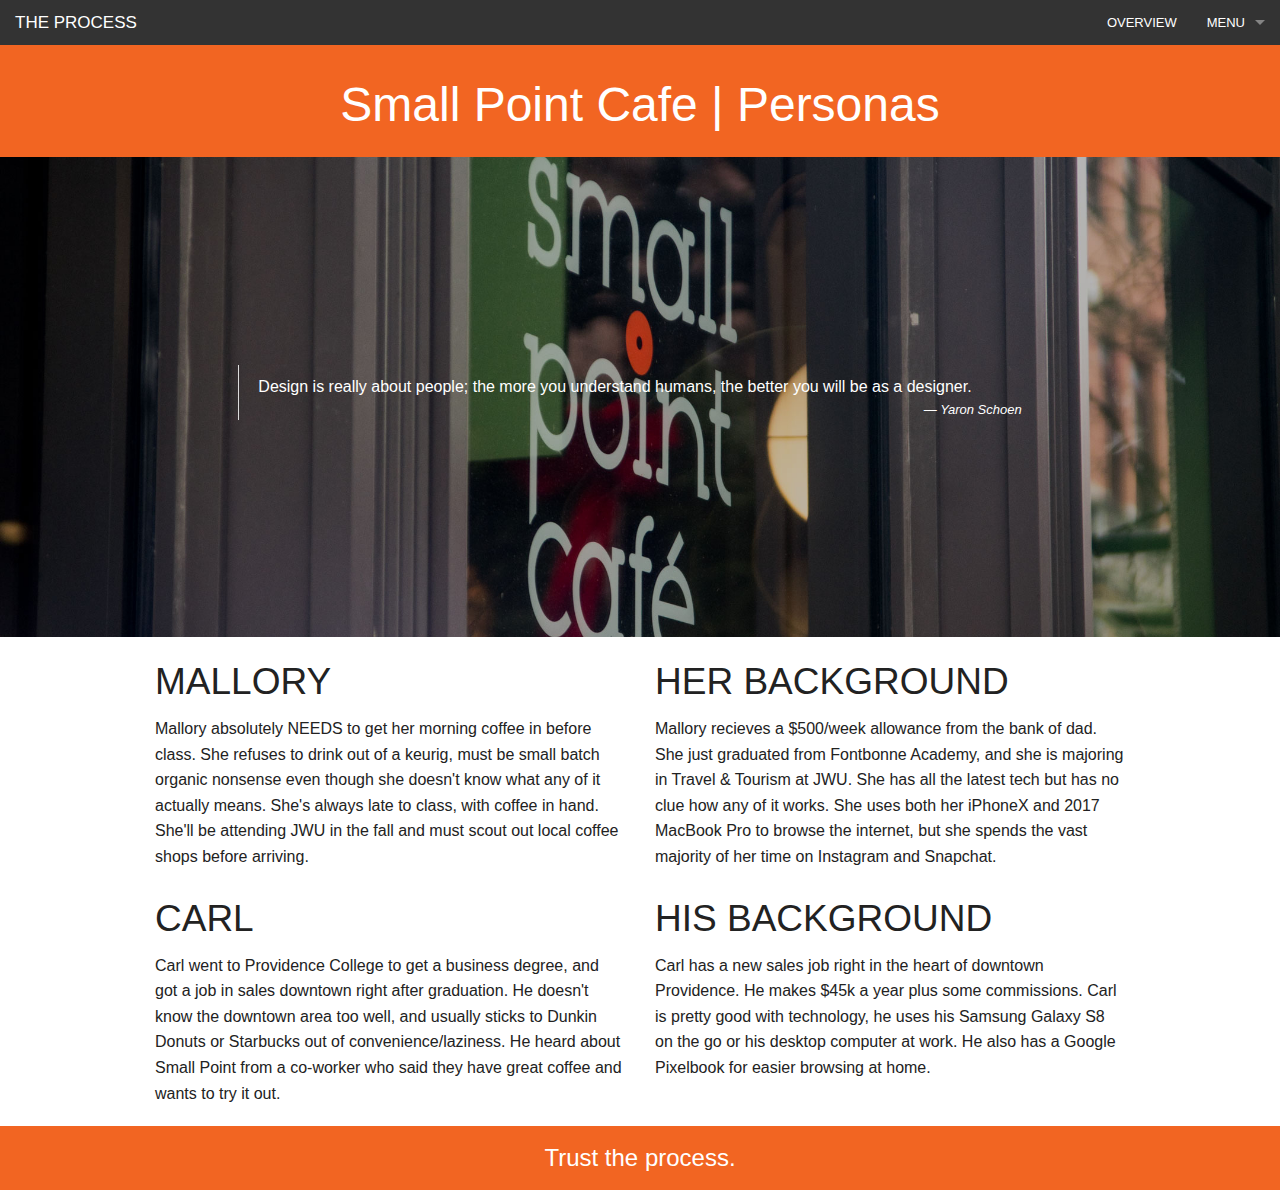
==== personas.html @ a280f2f0 "Initial commit" ====
<!doctype html>
<html class="no-js" lang="en">
  <head>

    <meta charset="utf-8" />

    <meta name="viewport" content="width=device-width, initial-scale=1.0" />

    <title>SPC The Personas</title>

    <meta name="author" content="benjregan">

    <meta name="description" content="">

    <link href='https://fonts.googleapis.com/css?family=Raleway:400,100,200,300,600,500' rel='stylesheet' type='text/css'>


    <link rel="stylesheet" href="css/normalize.css" />
    <link rel="stylesheet" href="css/foundation.css" />
    <link href="css/font-awesome.css" rel="stylesheet">
    <link href="css/app.css" rel="stylesheet">

    <script src="js/vendor/modernizr.js"></script>
  </head>
  <body>

    <!-- NAVIGATION BEGINS -->
    <div class="sticky">
      <nav class="top-bar" data-topbar role="navigation">
        <ul class="title-area">
          <li class="name">
            <h1><a href="index.html">THE PROCESS</a></h1>
          </li>
           <!-- Remove the class "menu-icon" to get rid of menu icon. Take out "Menu" to just have icon alone -->
          <li class="toggle-topbar menu-icon"><a href="#"><span></span></a></li>
        </ul>

        <section class="top-bar-section">
          <!-- Right Nav Section -->
          <ul class="right">
            <li><a href="index.html">OVERVIEW</a></li>
            <li class="has-dropdown">
              <a href="#">MENU</a>
              <ul class="dropdown">
                  <li><a href="research.html">RESEARCH</a></li>
                  <li><a href="personas.html">PERSONAS</a></li>
                  <li><a href="scenarios.html">SCENARIOS</a></li>
                  <li><a href="wireframing.html">WIREFRAMING</a></li>
              </ul>
            </li>
          </ul>
        </section>
      </nav>
    </div>
    <!-- NAVIGATION ENDS -->


    <header>
      <div class="row">
        <div class="small-12 columns">
          <h1>Small Point Cafe | Personas</h1>
        </div>
      </div>
    </header>

    <section class="hero">
      <div class="row">
        <div class="small-10 small-centered columns">
          <blockquote>Design is really about people; the more you understand humans, the better you will be as a designer. <cite class="text-right">Yaron Schoen</cite></blockquote>
        </div>
      </div>
    </section>

    <section class="maincontent">

      <div class="row">
        <div class="small-12 medium-6 columns">
          <h2>MALLORY</h2>

          <p>Mallory absolutely NEEDS to get her morning coffee in before class. She refuses to drink out of a keurig, must be small batch organic nonsense even though she doesn't know what any of it actually means. She's always late to class, with coffee in hand. She'll be attending JWU in the fall and must scout out local coffee shops before arriving.</p>

        </div>

        <div class="small-12 medium-6 columns">
          <h2>HER BACKGROUND</h2>
          <p>Mallory recieves a $500/week allowance from the bank of dad. She just graduated from Fontbonne Academy, and she is majoring in Travel &amp; Tourism at JWU. She has all the latest tech but has no clue how any of it works. She uses both her iPhoneX and 2017 MacBook Pro to browse the internet, but she spends the vast majority of her time on Instagram and Snapchat.
        </div>

      </div>

      <div class="row">
        <div class="small-12 medium-6 columns">
          <h2>CARL</h2>

          <p>Carl went to Providence College to get a business degree, and got a job in sales downtown right after graduation. He doesn't know the downtown area too well, and usually sticks to Dunkin Donuts or Starbucks out of convenience/laziness. He heard about Small Point from a co-worker who said they have great coffee and wants to try it out.</p>

        </div>

        <div class="small-12 medium-6 columns">
          <h2>HIS BACKGROUND</h2>
          <p>Carl has a new sales job right in the heart of downtown Providence. He makes $45k a year plus some commissions. Carl is pretty good with technology, he uses his Samsung Galaxy S8 on the go or his desktop computer at work. He also has a Google Pixelbook for easier browsing at home.</p>
        </div>

      </div>
      
    </section> <!-- end .maincontent -->

    <footer>
      <div class="row">
        <div class="small-12 columns">
          <p>Trust the process.</p>
        </div>
      </div>
    </footer>


    
    <script src="js/vendor/jquery.js"></script>
    <script src="js/foundation.min.js"></script>
    <script>
      $(document).foundation();
    </script>
  </body>
</html>
---- css/app.css ----
/********************************************/
/* Hey there. This stylesheet is broken up 
into the following sections.

SECTION 1: GENERAL STYLES
SECTION 2: CUSTOM CLASSES & IDS
SECTION 3: BUTTONS
SECTION 4: MENU AND NAV
SECTION 5: OFF CANVAS NAV
SECTION 6: MAIN DIVS AS THEY APPEAR IN THE HTML
SECTION 7: FOOTER
SECTION 8: MEDIA QUERIES - THIS SITE WAS BUILT 
MOBILE FIRST. SO THE MEDIA QUERIES PERTAIN TO 
MEDIUM AND LARGE SCREENS. */
/********************************************/

/********************************************/
/* GENERAL STYLES */
/********************************************/
 * {
 	box-sizing: border-box;
 }

 a {
 	color: #f26522;
 }

 a:hover, a:focus {
 	color: #87cb63;
 }

 header {
 	height: 7rem;
 	background-color: #f26522;
 }

 header h1 {
 	text-align: center;
 	color: #fff;
 	margin-top: 2rem;
 	font-weight: 100;
 	font-size: 2rem;
 }


 .hero {
 	height: 30rem;
 	background-image: url(../img/hero.jpg);
 	background-size: cover;
 	background-position: center;
 	margin-bottom: 1rem;
 }

 .hero blockquote {
 	margin-top: 13rem;
 	color: #fff;
 	font-weight: 300;
 }

  .hero cite {
 	color: #fff;
 	font-weight: 300;
 }

 .maincontent .button {
 	background-color: #fff;
 	border-color: #d8d8d8;
 	border-width: 1px;
 	position: absolute;
 	bottom: .5rem;
 }

  .maincontent .button:hover {
 	background-color: #d8d8d8;
 	border-color: #d8d8d8;
 	border-width: 1px;
 	color: #212121;
 }

 .maincontent .panel a {
 	color: #212121;
 	text-transform: uppercase;
 }

 .panel {
 	background-color: #fff;
 }

 .w-img-container img {
 	width: 100%;
 }


 footer {
 	height: 4rem;
 	background-color: #f26522;
 }

 footer p {
 	text-align: center;
 	margin: .8rem 0 0 0;
 	color: #fff;
 	font-size: 1.5rem;
 	font-weight: 300;
 }


/********************************************/
/* MEDIA QUERIES */
/********************************************/
/* Medium screens */
/* min-width 641px, medium screens */
@media only screen and (min-width: 40.063em) { 

header h1 {
	margin-top: 1.65rem;
	font-size: 3rem;
}

 .w-img-container {
 	width: 80%;
 	margin: 0 auto;
 }

} 

/* min-width 1025px, large screens */
/* Large screens */
@media only screen and (min-width: 64.063em) { 
 .w-img-container {
 	width: 60%;
 	margin: 0 auto;
 }
}
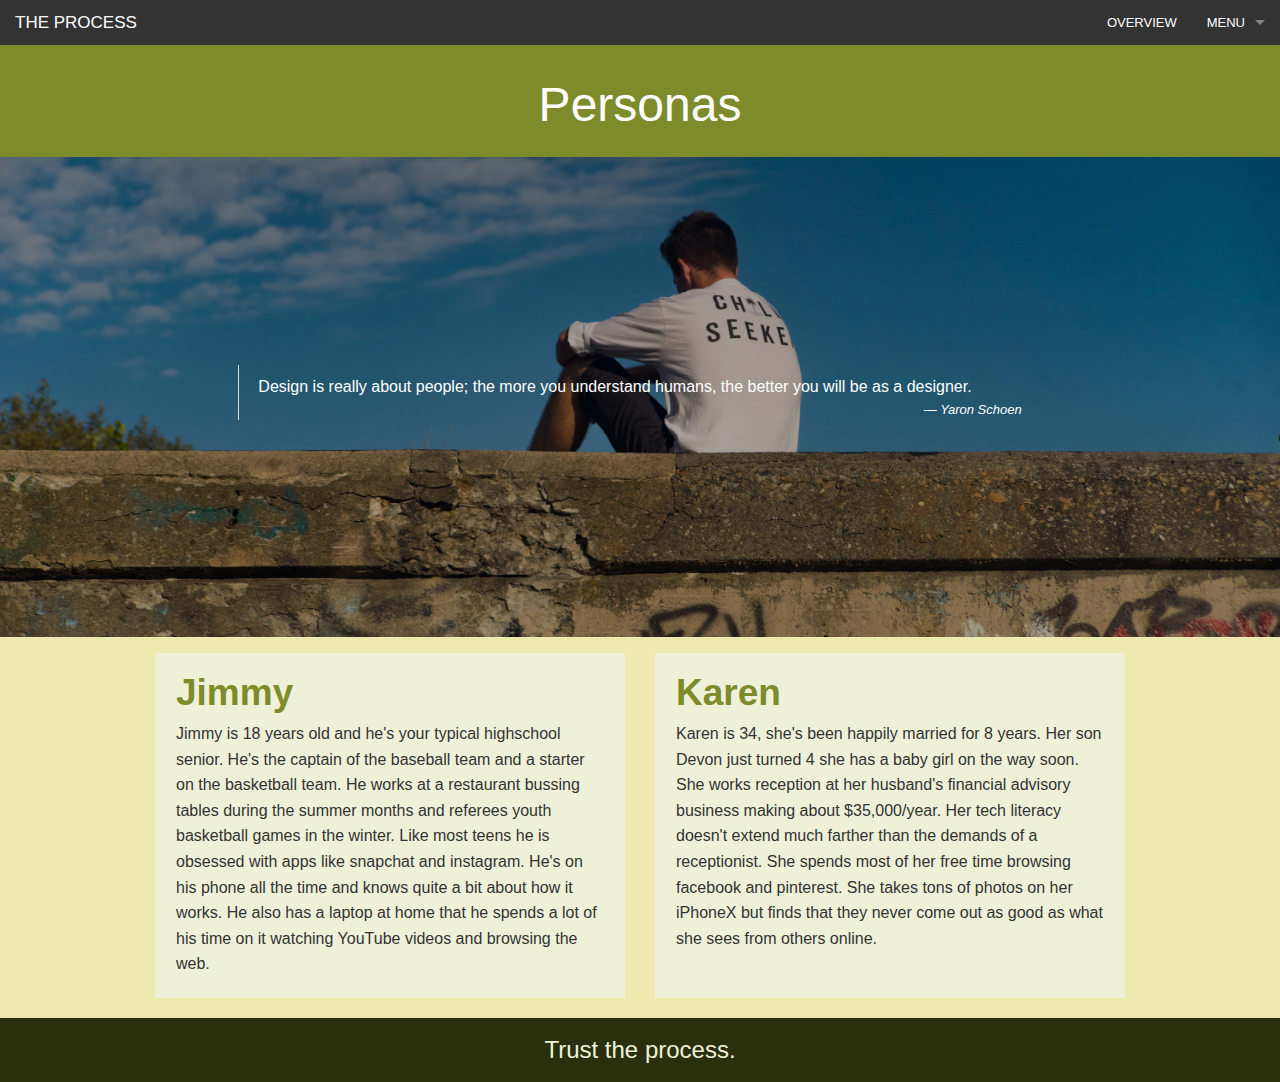
==== commit 08d9be91: "initial commit" ====
--- a/personas.html
+++ b/personas.html
@@ -6,11 +6,11 @@
 
     <meta name="viewport" content="width=device-width, initial-scale=1.0" />
 
-    <title>SPC The Personas</title>
+    <title>Reframe The Personas</title>
 
     <meta name="author" content="benjregan">
 
-    <meta name="description" content="">
+    <meta name="description" content="Photography Blog Creation Process">
 
     <link href='https://fonts.googleapis.com/css?family=Raleway:400,100,200,300,600,500' rel='stylesheet' type='text/css'>
 
@@ -58,7 +58,7 @@
     <header>
       <div class="row">
         <div class="small-12 columns">
-          <h1>Small Point Cafe | Personas</h1>
+          <h1>Personas</h1>
         </div>
       </div>
     </header>
@@ -73,36 +73,25 @@
 
     <section class="maincontent">
 
-      <div class="row">
+      <div class="row" data-equalizer>
         <div class="small-12 medium-6 columns">
-          <h2>MALLORY</h2>
+          <div class="panel" data-equalizer-watch>
+            <h2>Jimmy</h2>
 
-          <p>Mallory absolutely NEEDS to get her morning coffee in before class. She refuses to drink out of a keurig, must be small batch organic nonsense even though she doesn't know what any of it actually means. She's always late to class, with coffee in hand. She'll be attending JWU in the fall and must scout out local coffee shops before arriving.</p>
-
+            <p>Jimmy is 18 years old and he's your typical highschool senior. He's the captain of the baseball team and a starter on the basketball team. He works at a restaurant bussing tables during the summer months and referees youth basketball games in the winter. Like most teens he is obsessed with apps like snapchat and instagram. He's on his phone all the time and knows quite a bit about how it works. He also has a laptop at home that he spends a lot of his time on it watching YouTube videos and browsing the web.</p>
+          </div>
         </div>
 
         <div class="small-12 medium-6 columns">
-          <h2>HER BACKGROUND</h2>
-          <p>Mallory recieves a $500/week allowance from the bank of dad. She just graduated from Fontbonne Academy, and she is majoring in Travel &amp; Tourism at JWU. She has all the latest tech but has no clue how any of it works. She uses both her iPhoneX and 2017 MacBook Pro to browse the internet, but she spends the vast majority of her time on Instagram and Snapchat.
+          <div class="panel" data-equalizer-watch>
+            <h2>Karen</h2>
+            <p>Karen is 34, she's been happily married for 8 years. Her son Devon just turned 4 she has a baby girl on the way soon. She works reception at her husband's financial advisory business making about $35,000/year. Her tech literacy doesn't extend much farther than the demands of a receptionist. She spends most of her free time browsing facebook and pinterest. She takes tons of photos on her iPhoneX but finds that they never come out as good as what she sees from others online.</p>
+          </div>
         </div>
 
       </div>
 
-      <div class="row">
-        <div class="small-12 medium-6 columns">
-          <h2>CARL</h2>
 
-          <p>Carl went to Providence College to get a business degree, and got a job in sales downtown right after graduation. He doesn't know the downtown area too well, and usually sticks to Dunkin Donuts or Starbucks out of convenience/laziness. He heard about Small Point from a co-worker who said they have great coffee and wants to try it out.</p>
-
-        </div>
-
-        <div class="small-12 medium-6 columns">
-          <h2>HIS BACKGROUND</h2>
-          <p>Carl has a new sales job right in the heart of downtown Providence. He makes $45k a year plus some commissions. Carl is pretty good with technology, he uses his Samsung Galaxy S8 on the go or his desktop computer at work. He also has a Google Pixelbook for easier browsing at home.</p>
-        </div>
-
-      </div>
-      
     </section> <!-- end .maincontent -->
 
     <footer>
--- a/css/app.css
+++ b/css/app.css
@@ -15,6 +15,25 @@
 MEDIUM AND LARGE SCREENS. */
 /********************************************/
 
+
+/********************************************/
+/* COLOR PALETTE */
+/********************************************/
+
+.primary-color 	{
+	color: #7e8b2b;
+}
+.dark-primary	{
+	color: #2a2f0e;
+}
+.accent-color	{
+	color: #ede9af;
+}
+.off-white		{
+	color: #eef1d8;
+}
+
+
 /********************************************/
 /* GENERAL STYLES */
 /********************************************/
@@ -22,17 +41,21 @@
  	box-sizing: border-box;
  }
 
+ html, body {
+ 	background-color: #ede9af;
+ }
+
  a {
- 	color: #f26522;
+ 	color: #7e8b2b;
  }
 
  a:hover, a:focus {
- 	color: #87cb63;
+ 	color: #FF5252;
  }
 
  header {
  	height: 7rem;
- 	background-color: #f26522;
+ 	background-color: #7e8b2b;
  }
 
  header h1 {
@@ -63,44 +86,56 @@
  	font-weight: 300;
  }
 
+ .panel {
+ 	background-color: #eef1d8;
+ 	border-color: #eef1d8;
+ }
+
+ .panel h2 {
+ 	color: #7e8b2b;
+ 	font-weight: 700;
+ }
+
+ .maincontent h1 {
+ 	color: #2a2f0e;
+ 	font-weight: 700;
+ }
+
  .maincontent .button {
- 	background-color: #fff;
- 	border-color: #d8d8d8;
+ 	background-color: #7e8b2b;
+ 	border-color: #7e8b2b;
  	border-width: 1px;
  	position: absolute;
  	bottom: .5rem;
+ 	color: #eef1d8;
  }
 
   .maincontent .button:hover {
- 	background-color: #d8d8d8;
- 	border-color: #d8d8d8;
+ 	background-color: #eef1d8;
  	border-width: 1px;
- 	color: #212121;
+ 	color: #7e8b2b;
  }
 
- .maincontent .panel a {
- 	color: #212121;
- 	text-transform: uppercase;
+ .wireframing img {
+ 	width: 80%;
+ 	margin: 0 10%;
+ 	box-shadow: 2px 2px 4px rgba(0, 0, 0, .35)
  }
 
- .panel {
- 	background-color: #fff;
- }
 
- .w-img-container img {
- 	width: 100%;
- }
+
+
 
 
  footer {
  	height: 4rem;
- 	background-color: #f26522;
+ 	background-color: #2a2f0e;
  }
 
  footer p {
  	text-align: center;
  	margin: .8rem 0 0 0;
- 	color: #fff;
+ 	color: #eef1d8;
  	font-size: 1.5rem;
  	font-weight: 300;
  }
@@ -118,19 +153,20 @@
 	font-size: 3rem;
 }
 
- .w-img-container {
- 	width: 80%;
- 	margin: 0 auto;
- }
 
 } 
 
 /* min-width 1025px, large screens */
 /* Large screens */
 @media only screen and (min-width: 64.063em) { 
- .w-img-container {
- 	width: 60%;
- 	margin: 0 auto;
+ .wireframing img {
+ 	width: 30%;
+ 	margin: 0 1%;
+ 	float: left;
+
+ }
+
+
  }
 } 
 
